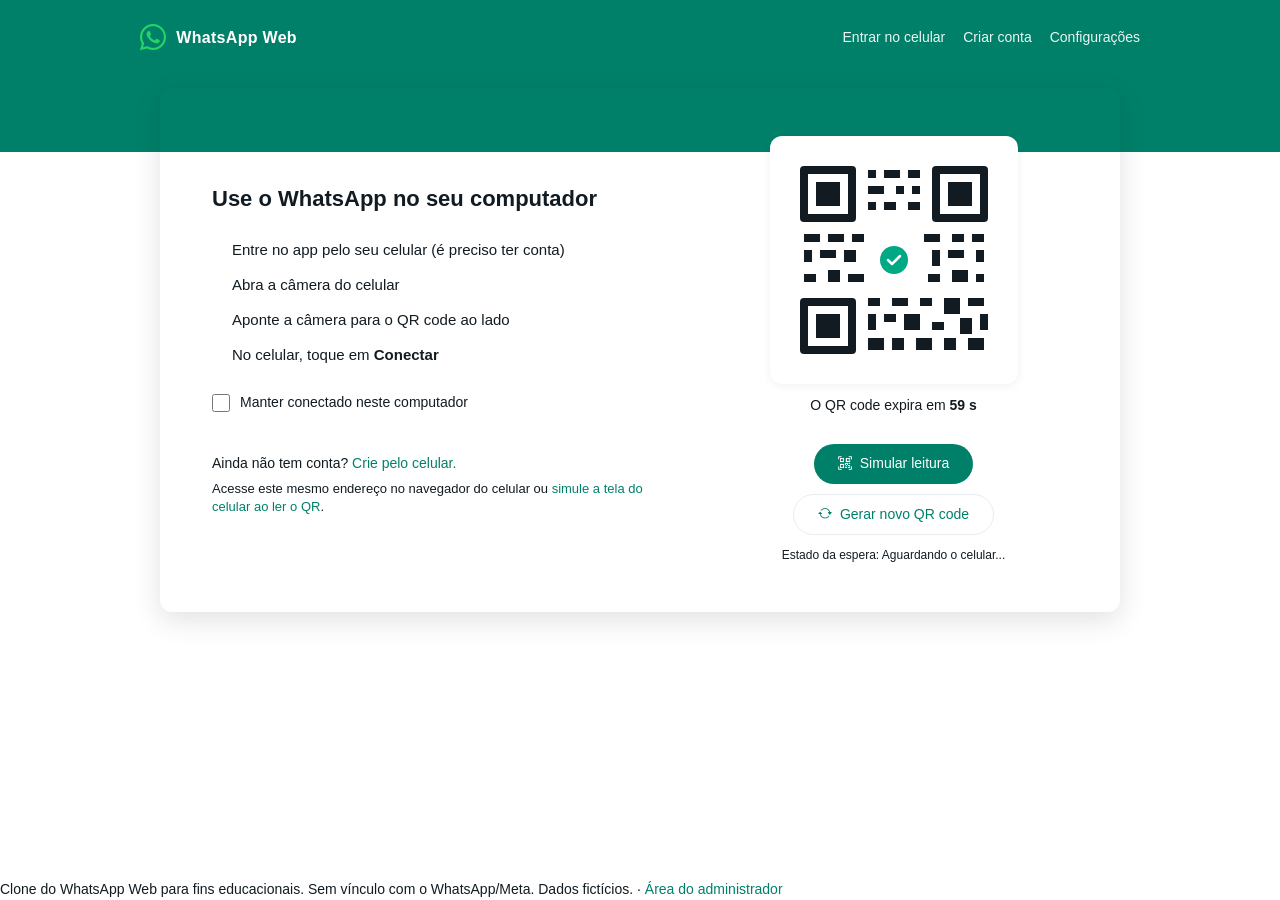
==== index.html @ 4429a154 "Implementa página de entrada" ====
<!DOCTYPE html>
<html lang="pt-BR">
<head>
  <meta charset="UTF-8">
  <meta name="viewport" content="width=device-width, initial-scale=1.0">
  <title>WhatsApp Web — Entrada</title>
  <link rel="stylesheet" href="https://cdn.jsdelivr.net/npm/bootstrap-icons@1.13.1/font/bootstrap-icons.min.css">
  <link rel="stylesheet" href="css/style.css">
  <link rel="stylesheet" href="css/entrada.css">
  <script src="js/tema.js" defer></script>
  <script src="js/entrada.js" defer></script>
</head>
<body>
  <!-- Cabeçalho institucional com logotipo da marca -->
  <header class="entrada-topo">
    <div class="entrada-topo-conteudo">
      <div class="marca-logo">
        <i class="bi bi-whatsapp" aria-hidden="true"></i>
        <span>WhatsApp Web</span>
      </div>
      <nav class="entrada-nav" aria-label="Acesso rápido">
        <a href="login.html">Entrar no celular</a>
        <a href="cadastro.html">Criar conta</a>
        <a href="configuracoes.html">Configurações</a>
      </nav>
    </div>
  </header>

  <main class="entrada-principal">
    <!-- Cartão Desktop: passo a passo + QR Code (Figura 4 do wireframe) -->
    <section class="entrada-cartao" aria-labelledby="titulo-entrada">
      <div class="entrada-desktop">
        <article class="entrada-instrucoes">
          <h1 id="titulo-entrada">Use o WhatsApp no seu computador</h1>
          <ol class="lista-passos">
            <li>Entre no app pelo seu celular (é preciso ter conta)</li>
            <li>Abra a câmera do celular</li>
            <li>Aponte a câmera para o QR code ao lado</li>
            <li>No celular, toque em <strong>Conectar</strong></li>
          </ol>

          <label class="opcao-manter" for="manter-conectado">
            <input type="checkbox" id="manter-conectado">
            <span>Manter conectado neste computador</span>
          </label>

          <div class="entrada-links-auxiliares">
            <p>
              Ainda não tem conta?
              <a href="cadastro.html">Crie pelo celular.</a>
            </p>
            <p class="texto-apoio">
              Acesse este mesmo endereço no navegador do celular ou
              <a href="conectar.html">simule a tela do celular ao ler o QR</a>.
            </p>
          </div>
        </article>

        <!-- Área do QR Code com contagem regressiva de 60s (RN04) -->
        <aside class="entrada-qr-area" aria-label="Código QR para conexão">
          <div class="qr-moldura" id="qr-moldura">
            <img
              id="qr-img"
              src="img/qrcode.svg"
              alt="Código QR para conectar o WhatsApp Web no computador"
              width="220"
              height="220"
            >
            <div class="qr-expirado-overlay" id="qr-expirado-overlay" hidden>
              <i class="bi bi-arrow-clockwise" aria-hidden="true"></i>
              <p>Este QR code expirou</p>
            </div>
          </div>

          <p class="qr-status" id="qr-contador" aria-live="polite">
            O QR code expira em <strong>60 s</strong>
          </p>
          <p class="erro-campo" id="qr-erro" role="alert"></p>

          <div class="qr-botoes">
            <button type="button" class="btn btn-primario" id="btn-simular-leitura">
              <i class="bi bi-qr-code-scan" aria-hidden="true"></i>
              Simular leitura
            </button>
            <button type="button" class="btn btn-secundario" id="btn-novo-qr">
              <i class="bi bi-arrow-repeat" aria-hidden="true"></i>
              Gerar novo QR code
            </button>
          </div>

          <p class="qr-estado-conexao" id="qr-estado-conexao">
            Estado da espera: Aguardando o celular...
          </p>
        </aside>
      </div>

      <!-- Versão Mobile: aviso para abrir no PC + botões do app (Figura 5 do wireframe) -->
      <div class="entrada-mobile">
        <div class="mobile-icone" aria-hidden="true">
          <i class="bi bi-whatsapp"></i>
        </div>
        <p class="mobile-titulo">WhatsApp Web</p>
        <p class="mobile-aviso">
          Esta página foi feita para o computador. No celular, entre no app para conversar e conectar o seu PC.
        </p>

        <div class="mobile-acoes">
          <a href="login.html" class="btn btn-primario">Entrar no app</a>
          <a href="cadastro.html" class="btn btn-secundario">Criar conta</a>
        </div>

        <div class="mobile-dica">
          <strong>Como conectar o computador:</strong>
          abra o site no PC e aponte a câmera do celular para o QR code.
        </div>
      </div>
    </section>
  </main>

  <footer class="rodape-educacional">
    <p>
      Clone do WhatsApp Web para fins educacionais. Sem vínculo com o WhatsApp/Meta. Dados fictícios.
      · <a href="admin/login.html">Área do administrador</a>
    </p>
  </footer>
</body>
</html>
---- css/style.css ----
:root {
  --verde: #00A884;
  --verde-escuro: #008069;
  --verde-marca: #25D366;
  --fundo: #FFFFFF;
  --painel: #F0F2F5;
  --fundo-chat: #EFEAE2;
  --balao-enviado: #D9FDD3;
  --balao-recebido: #FFFFFF;
  --divisoria: #E9EDEF;
  --texto: #111B21;
  --texto-2: #667781;
  --lida: #53BDEB;
  --erro: #EA0038;
  --fonte: "Segoe UI", "Helvetica Neue", Helvetica, Arial, sans-serif;
}

[data-tema="escuro"] {
  --fundo: #111B21;
  --painel: #202C33;
  --fundo-chat: #0B141A;
  --balao-enviado: #005C4B;
  --balao-recebido: #202C33;
  --divisoria: #222D34;
  --texto: #E9EDEF;
  --texto-2: #8696A0;
}

*,
*::before,
*::after {
  box-sizing: border-box;
  margin: 0;
  padding: 0;
}

html,
body {
  height: 100%;
}

body {
  font-family: var(--fonte);
  font-size: 14px;
  line-height: 1.4;
  color: var(--texto);
  background: var(--fundo);
}

img {
  display: block;
  max-width: 100%;
}

button,
input,
select,
textarea {
  font: inherit;
  color: inherit;
}

button {
  cursor: pointer;
  background: none;
  border: none;
}

a {
  color: var(--verde-escuro);
  text-decoration: none;
}

ul,
ol {
  list-style: none;
}

:focus-visible {
  outline: 2px solid var(--verde);
  outline-offset: 2px;
}

.visualmente-oculto {
  position: absolute;
  width: 1px;
  height: 1px;
  padding: 0;
  margin: -1px;
  overflow: hidden;
  clip: rect(0, 0, 0, 0);
  white-space: nowrap;
  border: 0;
}

.btn {
  display: inline-flex;
  align-items: center;
  justify-content: center;
  gap: 8px;
  padding: 10px 24px;
  border-radius: 24px;
  font-size: 14px;
  font-weight: 500;
  transition: background 0.2s, box-shadow 0.2s;
}

.btn:disabled {
  opacity: 0.5;
  cursor: not-allowed;
}

.btn-primario {
  background: var(--verde-escuro);
  color: #FFFFFF;
}

.btn-primario:hover:not(:disabled) {
  background: #017561;
  box-shadow: 0 1px 3px rgba(11, 20, 26, 0.2);
}

.btn-secundario {
  background: transparent;
  color: var(--verde-escuro);
  border: 1px solid var(--divisoria);
}

.btn-secundario:hover:not(:disabled) {
  background: var(--painel);
}

.btn-perigo {
  background: var(--erro);
  color: #FFFFFF;
}

.btn-perigo:hover:not(:disabled) {
  background: #C8002F;
}

.btn-icone {
  display: inline-flex;
  align-items: center;
  justify-content: center;
  width: 40px;
  height: 40px;
  border-radius: 50%;
  color: var(--texto-2);
  font-size: 20px;
  transition: background 0.2s;
}

.btn-icone:hover {
  background: rgba(11, 20, 26, 0.08);
}

[data-tema="escuro"] .btn-icone:hover {
  background: rgba(255, 255, 255, 0.08);
}

.campo {
  display: block;
  width: 100%;
  padding: 10px 12px;
  background: var(--fundo);
  border: 1px solid var(--divisoria);
  border-radius: 8px;
  outline: none;
  transition: border-color 0.2s;
}

.campo:focus {
  border-color: var(--verde);
}

.campo.invalido {
  border-color: var(--erro);
}

.msg-erro {
  margin-top: 4px;
  font-size: 12px;
  color: var(--erro);
}

.busca {
  display: flex;
  align-items: center;
  gap: 12px;
  height: 36px;
  padding: 0 12px;
  background: var(--painel);
  border-radius: 8px;
  color: var(--texto-2);
}

.busca input {
  flex: 1;
  background: transparent;
  border: none;
  outline: none;
  color: var(--texto);
}

.busca input::placeholder {
  color: var(--texto-2);
}

.chip {
  display: inline-flex;
  align-items: center;
  padding: 6px 12px;
  background: var(--painel);
  border-radius: 16px;
  color: var(--texto-2);
  font-size: 14px;
  transition: background 0.2s;
}

.chip:hover {
  filter: brightness(0.96);
}

.chip.ativo {
  background: #E7FCE3;
  color: var(--verde-escuro);
}

[data-tema="escuro"] .chip.ativo {
  background: #0A332C;
  color: var(--verde);
}

.badge {
  display: inline-flex;
  align-items: center;
  justify-content: center;
  min-width: 20px;
  height: 20px;
  padding: 0 6px;
  background: var(--verde);
  border-radius: 10px;
  color: #FFFFFF;
  font-size: 12px;
  font-weight: 600;
}

.avatar {
  display: inline-flex;
  align-items: center;
  justify-content: center;
  flex-shrink: 0;
  width: 49px;
  height: 49px;
  border-radius: 50%;
  background: #DFE5E7;
  color: #FFFFFF;
  overflow: hidden;
  font-size: 24px;
}

.avatar img {
  width: 100%;
  height: 100%;
  object-fit: cover;
}

.interruptor {
  position: relative;
  width: 34px;
  height: 14px;
  border-radius: 7px;
  background: #B6BBBF;
  transition: background 0.2s;
}

.interruptor::after {
  content: "";
  position: absolute;
  top: 50%;
  left: 0;
  width: 20px;
  height: 20px;
  border-radius: 50%;
  background: #FFFFFF;
  box-shadow: 0 1px 3px rgba(0, 0, 0, 0.4);
  transform: translateY(-50%);
  transition: left 0.2s, background 0.2s;
}

.interruptor[aria-checked="true"] {
  background: #9DE1D3;
}

.interruptor[aria-checked="true"]::after {
  left: 14px;
  background: var(--verde);
}

.modal {
  position: fixed;
  inset: 0;
  z-index: 100;
  display: flex;
  align-items: center;
  justify-content: center;
  padding: 16px;
  background: rgba(11, 20, 26, 0.6);
}

.modal[hidden] {
  display: none;
}

.modal-conteudo {
  width: 100%;
  max-width: 500px;
  padding: 24px;
  background: var(--fundo);
  border-radius: 3px;
  box-shadow: 0 17px 50px rgba(11, 20, 26, 0.19), 0 12px 15px rgba(11, 20, 26, 0.24);
}

.toast {
  position: fixed;
  left: 50%;
  bottom: 24px;
  z-index: 200;
  padding: 12px 24px;
  background: #3B4A54;
  color: #FFFFFF;
  border-radius: 8px;
  box-shadow: 0 2px 6px rgba(11, 20, 26, 0.3);
  opacity: 0;
  pointer-events: none;
  transform: translate(-50%, 20px);
  transition: opacity 0.3s, transform 0.3s;
}

.toast.visivel {
  opacity: 1;
  transform: translate(-50%, 0);
}

.pagina-cartao {
  display: flex;
  align-items: center;
  justify-content: center;
  min-height: 100vh;
  padding: 24px 16px;
  background: var(--painel);
}

.cartao {
  width: 100%;
  max-width: 440px;
  padding: 40px;
  background: var(--fundo);
  border-radius: 8px;
  box-shadow: 0 1px 3px rgba(11, 20, 26, 0.15);
}

.tabela {
  width: 100%;
  border-collapse: collapse;
}

.tabela th,
.tabela td {
  padding: 12px 16px;
  text-align: left;
  border-bottom: 1px solid var(--divisoria);
}

.tabela th {
  background: var(--painel);
  color: var(--texto-2);
  font-weight: 500;
}

.tabela tbody tr:nth-child(even) {
  background: var(--painel);
}

.rodape-aviso {
  display: flex;
  align-items: center;
  justify-content: center;
  gap: 6px;
  padding: 16px;
  color: var(--texto-2);
  font-size: 12px;
  text-align: center;
}

@media (max-width: 1024px) {
  .cartao {
    padding: 32px;
  }

  .tabela th,
  .tabela td {
    padding: 10px 12px;
  }
}

@media (max-width: 767px) {
  .cartao {
    padding: 24px 16px;
    box-shadow: none;
  }

  .pagina-cartao {
    align-items: flex-start;
    background: var(--fundo);
  }

  .tabela {
    display: block;
    overflow-x: auto;
  }

  .btn {
    width: 100%;
  }

  .toast {
    left: 16px;
    right: 16px;
    transform: translateY(20px);
    text-align: center;
  }

  .toast.visivel {
    transform: translateY(0);
  }
}
---- css/entrada.css ----
/* ==========================================================================
   entrada.css — Estilos da página de Entrada (index.html)
   Usa exclusivamente variáveis CSS definidas em css/style.css
   ========================================================================== */

body {
  display: flex;
  flex-direction: column;
  min-height: 100vh;
}

/* Faixa superior verde característica do WhatsApp Web */
.entrada-topo {
  background-color: var(--verde-escuro);
  color: #FFFFFF;
  padding: 20px 24px 96px;
}

.entrada-topo-conteudo {
  max-width: 1000px;
  margin: 0 auto;
  display: flex;
  align-items: center;
  justify-content: space-between;
  gap: 16px;
}

.marca-logo {
  display: flex;
  align-items: center;
  gap: 10px;
  font-size: 16px;
  font-weight: 700;
  letter-spacing: 0.3px;
}

.marca-logo i {
  font-size: 26px;
  color: var(--verde-marca);
}

.entrada-nav {
  display: flex;
  align-items: center;
  gap: 18px;
}

.entrada-nav a {
  color: #FFFFFF;
  font-size: 14px;
  font-weight: 500;
  opacity: 0.92;
  transition: opacity var(--transicao);
}

.entrada-nav a:hover {
  opacity: 1;
}

/* Área principal sobrepondo levemente a faixa superior */
.entrada-principal {
  flex: 1;
  padding: 0 20px 40px;
  margin-top: -64px;
  display: flex;
  justify-content: center;
  align-items: flex-start;
}

.entrada-cartao {
  background-color: var(--fundo-card);
  border: 1px solid var(--borda);
  border-radius: 12px;
  box-shadow: 0 8px 28px rgba(0, 0, 0, 0.12);
  width: 100%;
  max-width: 960px;
  padding: 48px 52px;
}

/* Layout desktop com Flexbox/Grid */
.entrada-desktop {
  display: grid;
  grid-template-columns: 1.25fr 0.95fr;
  gap: 48px;
  align-items: center;
}

.entrada-instrucoes h1 {
  font-size: 22px;
  font-weight: 700;
  color: var(--texto);
  margin-bottom: 24px;
}

.lista-passos {
  padding-left: 20px;
  display: flex;
  flex-direction: column;
  gap: 14px;
  font-size: 15px;
  color: var(--texto);
  margin-bottom: 28px;
}

.opcao-manter {
  display: inline-flex;
  align-items: center;
  gap: 10px;
  font-size: 14px;
  color: var(--texto);
  cursor: pointer;
  margin-bottom: 24px;
}

.opcao-manter input {
  width: 18px;
  height: 18px;
  accent-color: var(--verde-escuro);
  cursor: pointer;
}

.entrada-links-auxiliares {
  border-top: 1px solid var(--borda);
  padding-top: 18px;
  font-size: 14px;
  color: var(--texto);
  display: flex;
  flex-direction: column;
  gap: 6px;
}

.texto-apoio {
  font-size: 13px;
  color: var(--texto-sec);
}

/* Área do QR Code */
.entrada-qr-area {
  display: flex;
  flex-direction: column;
  align-items: center;
  text-align: center;
  gap: 12px;
}

.qr-moldura {
  position: relative;
  padding: 14px;
  background-color: #FFFFFF;
  border: 1px solid var(--borda);
  border-radius: 12px;
  box-shadow: 0 2px 10px rgba(0, 0, 0, 0.06);
}

.qr-moldura.expirado img {
  opacity: 0.18;
  filter: blur(2px);
}

.qr-expirado-overlay {
  position: absolute;
  inset: 0;
  display: flex;
  flex-direction: column;
  align-items: center;
  justify-content: center;
  gap: 8px;
  color: var(--texto);
  background-color: rgba(255, 255, 255, 0.88);
  border-radius: 12px;
  font-weight: 700;
  font-size: 14px;
  padding: 16px;
}

.qr-expirado-overlay[hidden] {
  display: none;
}

.qr-expirado-overlay i {
  font-size: 28px;
  color: var(--perigo);
}

.qr-status {
  font-size: 14px;
  color: var(--texto-sec);
}

.qr-status.expirado {
  color: var(--perigo);
  font-weight: 600;
}

.qr-botoes {
  display: flex;
  flex-wrap: wrap;
  justify-content: center;
  gap: 10px;
  margin-top: 4px;
}

.qr-estado-conexao {
  font-size: 12px;
  color: var(--texto-sec);
}

/* Versão Mobile (oculta no desktop) */
.entrada-mobile {
  display: none;
  flex-direction: column;
  align-items: center;
  text-align: center;
  gap: 16px;
}

.mobile-icone {
  width: 64px;
  height: 64px;
  border-radius: 50%;
  background-color: var(--painel);
  display: flex;
  align-items: center;
  justify-content: center;
}

.mobile-icone i {
  font-size: 34px;
  color: var(--verde-marca);
}

.mobile-titulo {
  font-size: 22px;
  font-weight: 700;
  color: var(--texto);
}

.mobile-aviso {
  font-size: 14px;
  color: var(--texto-sec);
  max-width: 320px;
}

.mobile-acoes {
  display: flex;
  flex-direction: column;
  width: 100%;
  gap: 10px;
  margin: 6px 0;
}

.mobile-dica {
  background-color: var(--painel);
  border-radius: var(--raio-padrao);
  padding: 14px;
  font-size: 13px;
  color: var(--texto-sec);
  width: 100%;
}

/* ==========================================================================
   Breakpoints responsivos (<= 1024px e <= 768px)
   ========================================================================== */
@media (max-width: 1024px) {
  .entrada-cartao {
    padding: 36px 32px;
  }

  .entrada-desktop {
    gap: 28px;
  }
}

@media (max-width: 768px) {
  .entrada-topo {
    padding: 16px 18px 24px;
  }

  .entrada-nav {
    display: none;
  }

  .entrada-principal {
    margin-top: 16px;
    padding: 0 16px 28px;
  }

  .entrada-cartao {
    padding: 28px 20px;
  }

  .entrada-desktop {
    display: none;
  }

  .entrada-mobile {
    display: flex;
  }
}
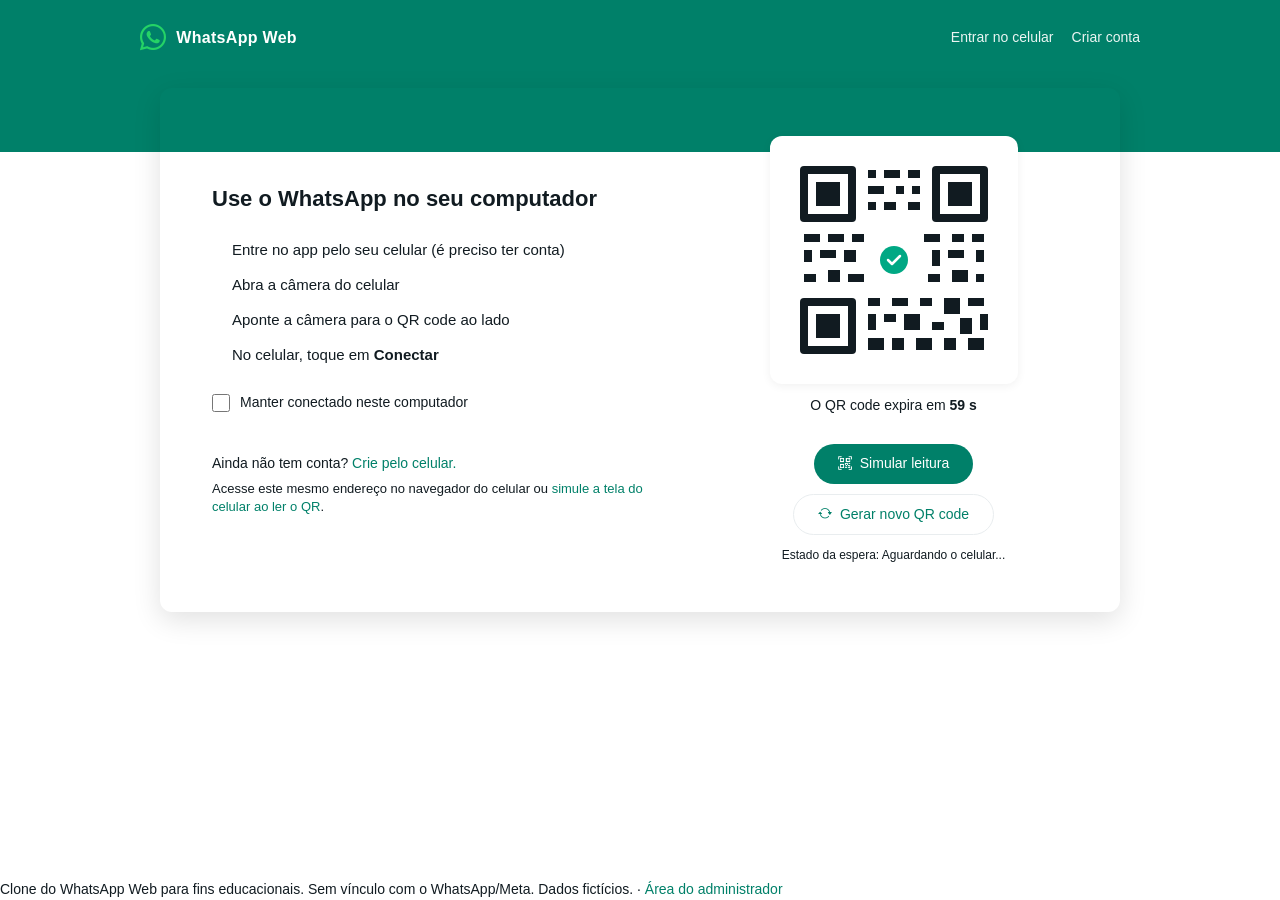
==== commit fb5071d2: "Tirando configuração do index" ====
--- a/index.html
+++ b/index.html
@@ -21,7 +21,6 @@
       <nav class="entrada-nav" aria-label="Acesso rápido">
         <a href="login.html">Entrar no celular</a>
         <a href="cadastro.html">Criar conta</a>
-        <a href="configuracoes.html">Configurações</a>
       </nav>
     </div>
   </header>
